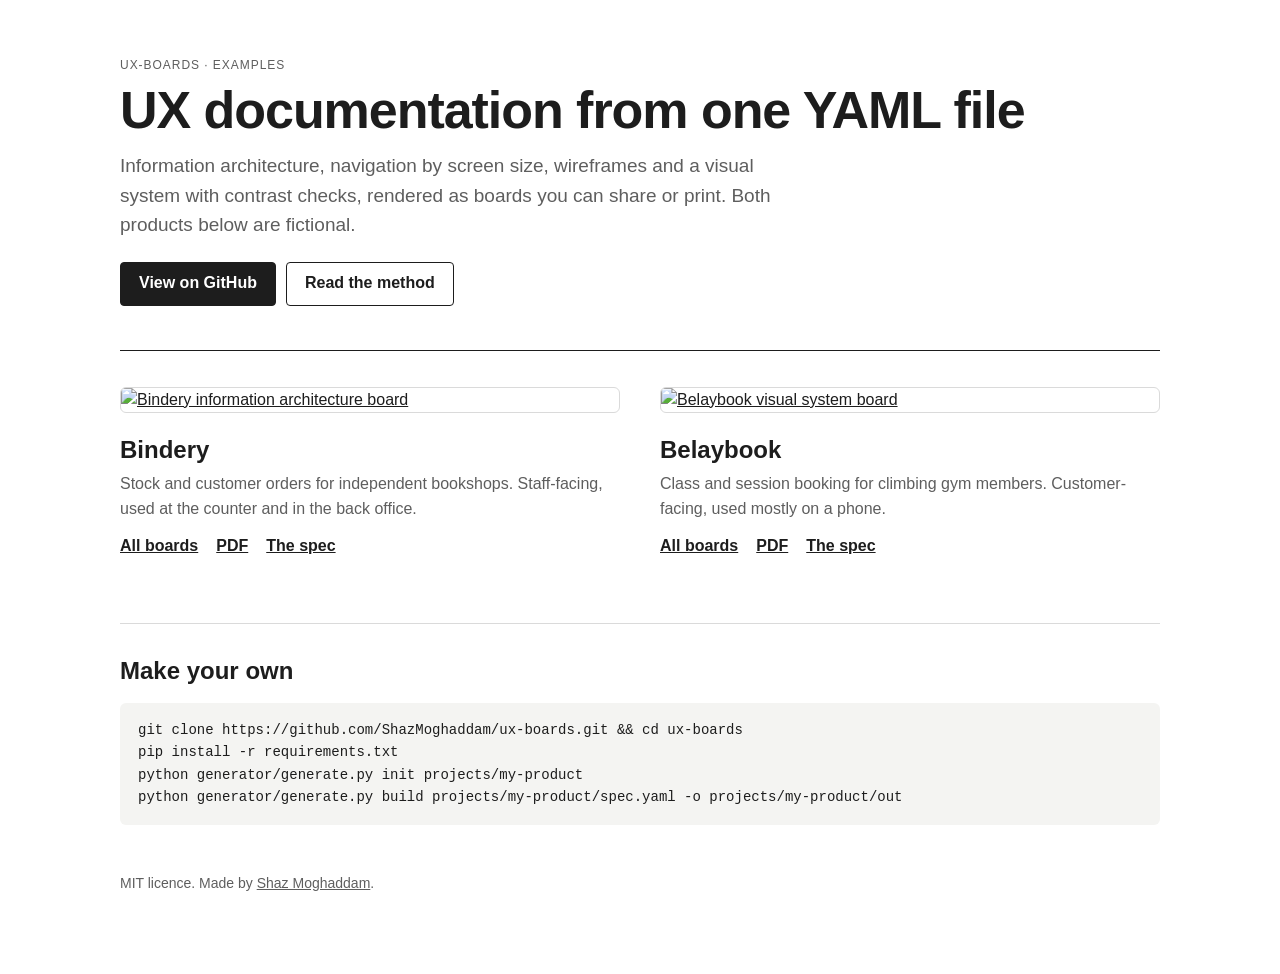
==== site/index.html @ bacc5b22 "Add Belaybook example and GitHub Pages demo - examples/belaybook: a fictional, member-facing climbin" ====
<!doctype html>
<html lang="en">
<head>
<meta charset="utf-8">
<meta name="viewport" content="width=device-width, initial-scale=1">
<title>ux-boards examples</title>
<meta name="description" content="Turn one YAML file into UX documentation boards: information architecture, navigation by screen size, wireframes and a visual system.">
<style>
  :root { --ink: #1D1D1D; --muted: #5E5E5E; --rule: #DADADA; --bg: #FFFFFF; --shelf: #F4F4F2; }
  @media (prefers-color-scheme: dark) { :root { --ink: #EDEDED; --muted: #A8A8A8; --rule: #3A3A3A; --bg: #161616; --shelf: #1F1F1F; } }
  * { box-sizing: border-box; }
  body { margin: 0; background: var(--bg); color: var(--ink); font: 16px/1.55 'Helvetica Neue', Helvetica, Arial, sans-serif; }
  main { max-width: 1080px; margin: 0 auto; padding: 56px 20px 80px; }
  .eyebrow { font-size: 12px; letter-spacing: .08em; text-transform: uppercase; color: var(--muted); }
  h1 { font-size: clamp(34px, 6vw, 52px); line-height: 1.05; margin: 8px 0 14px; letter-spacing: -.02em; }
  .lede { font-size: 19px; max-width: 680px; color: var(--muted); margin: 0 0 22px; }
  a { color: inherit; }
  .actions { display: flex; flex-wrap: wrap; gap: 10px; margin-bottom: 44px; }
  .btn { display: inline-flex; align-items: center; min-height: 44px; padding: 0 18px; border: 1.5px solid var(--ink); border-radius: 4px; font-weight: 700; text-decoration: none; }
  .btn.primary { background: var(--ink); color: var(--bg); }
  hr { border: 0; border-top: 1px solid var(--ink); margin: 0 0 36px; }
  .examples { display: grid; grid-template-columns: repeat(auto-fit, minmax(300px, 1fr)); gap: 40px; }
  .ex img { width: 100%; border: 1px solid var(--rule); border-radius: 6px; display: block; background: #fff; }
  .ex h2 { font-size: 24px; margin: 18px 0 4px; }
  .ex p { margin: 0 0 12px; color: var(--muted); }
  .links { display: flex; flex-wrap: wrap; gap: 6px 18px; font-weight: 600; }
  section.use { margin-top: 64px; padding-top: 28px; border-top: 1px solid var(--rule); }
  section.use h2 { font-size: 24px; margin: 0 0 12px; }
  pre { background: var(--shelf); padding: 16px 18px; border-radius: 6px; overflow-x: auto; font: 14px/1.6 ui-monospace, Menlo, Consolas, monospace; }
  footer { margin-top: 48px; font-size: 14px; color: var(--muted); }
</style>
</head>
<body>
<main>
  <div class="eyebrow">ux-boards · examples</div>
  <h1>UX documentation from one YAML file</h1>
  <p class="lede">Information architecture, navigation by screen size, wireframes and a visual system with contrast checks, rendered as boards you can share or print. Both products below are fictional.</p>
  <div class="actions">
    <a class="btn primary" href="https://github.com/ShazMoghaddam/ux-boards">View on GitHub</a>
    <a class="btn" href="https://github.com/ShazMoghaddam/ux-boards/blob/main/docs/GUIDE.md">Read the method</a>
  </div>
  <hr>
  <div class="examples">
    <article class="ex">
      <a href="bindery/"><img src="bindery/01-information-architecture.png" alt="Bindery information architecture board" loading="lazy"></a>
      <h2>Bindery</h2>
      <p>Stock and customer orders for independent bookshops. Staff-facing, used at the counter and in the back office.</p>
      <div class="links"><a href="bindery/">All boards</a><a href="bindery/boards.pdf">PDF</a><a href="https://github.com/ShazMoghaddam/ux-boards/blob/main/examples/bindery/spec.yaml">The spec</a></div>
    </article>
    <article class="ex">
      <a href="belaybook/"><img src="belaybook/06-visual-system.png" alt="Belaybook visual system board" loading="lazy"></a>
      <h2>Belaybook</h2>
      <p>Class and session booking for climbing gym members. Customer-facing, used mostly on a phone.</p>
      <div class="links"><a href="belaybook/">All boards</a><a href="belaybook/boards.pdf">PDF</a><a href="https://github.com/ShazMoghaddam/ux-boards/blob/main/examples/belaybook/spec.yaml">The spec</a></div>
    </article>
  </div>
  <section class="use">
    <h2>Make your own</h2>
<pre>git clone https://github.com/ShazMoghaddam/ux-boards.git && cd ux-boards
pip install -r requirements.txt
python generator/generate.py init projects/my-product
python generator/generate.py build projects/my-product/spec.yaml -o projects/my-product/out</pre>
  </section>
  <footer>MIT licence. Made by <a href="https://shazmoghaddam.github.io">Shaz Moghaddam</a>.</footer>
</main>
</body>
</html>
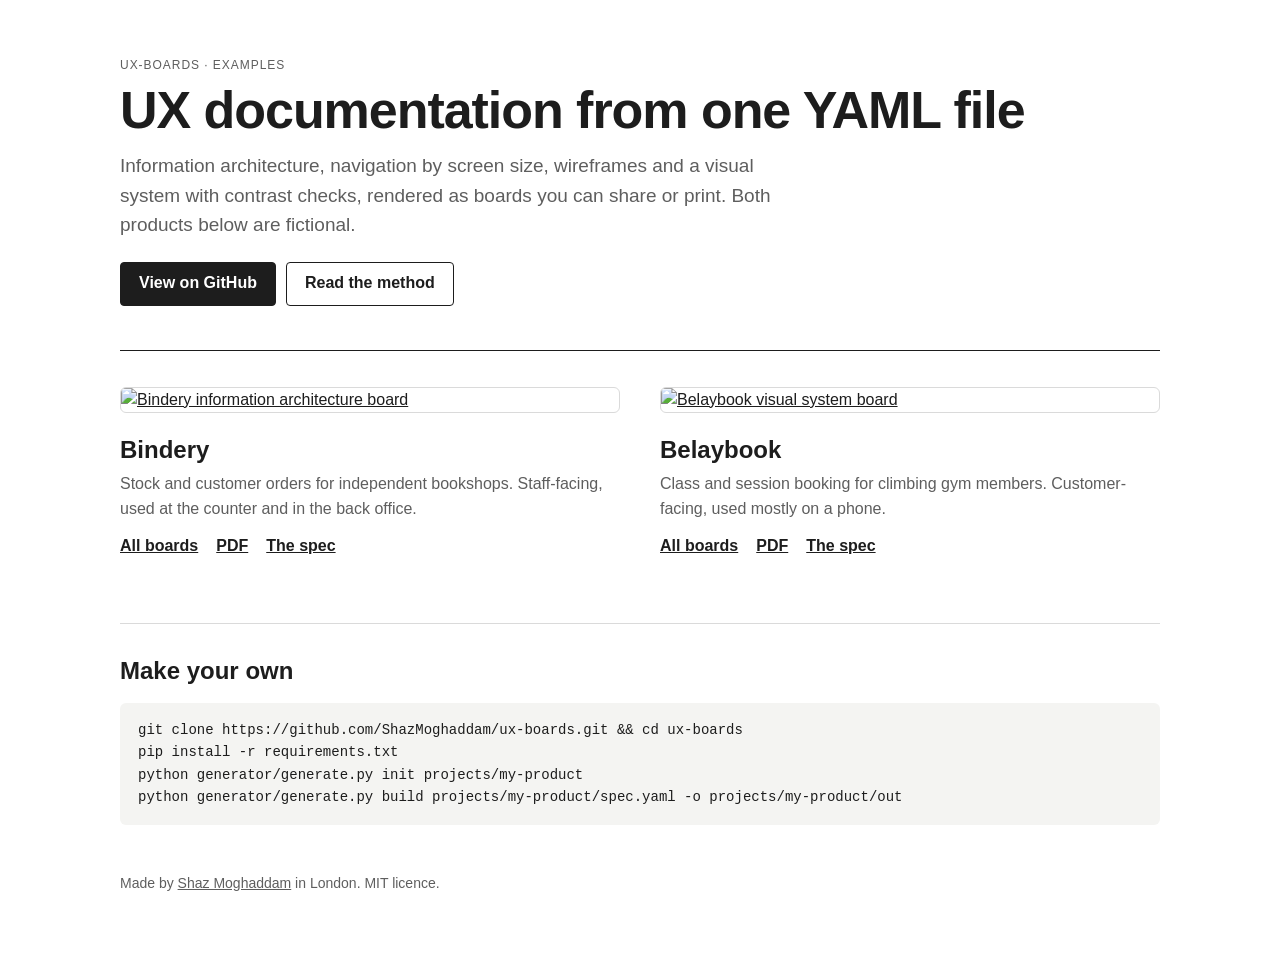
==== commit 267f60b3: "Add author section with website and location Co-Authored-By: Claude Opus 5.5 <noreply@anthropic.com>" ====
--- a/site/index.html
+++ b/site/index.html
@@ -61,7 +61,7 @@
 python generator/generate.py init projects/my-product
 python generator/generate.py build projects/my-product/spec.yaml -o projects/my-product/out</pre>
   </section>
-  <footer>MIT licence. Made by <a href="https://shazmoghaddam.github.io">Shaz Moghaddam</a>.</footer>
+  <footer>Made by <a href="https://shazmoghaddam.github.io/">Shaz Moghaddam</a> in London. MIT licence.</footer>
 </main>
 </body>
 </html>
